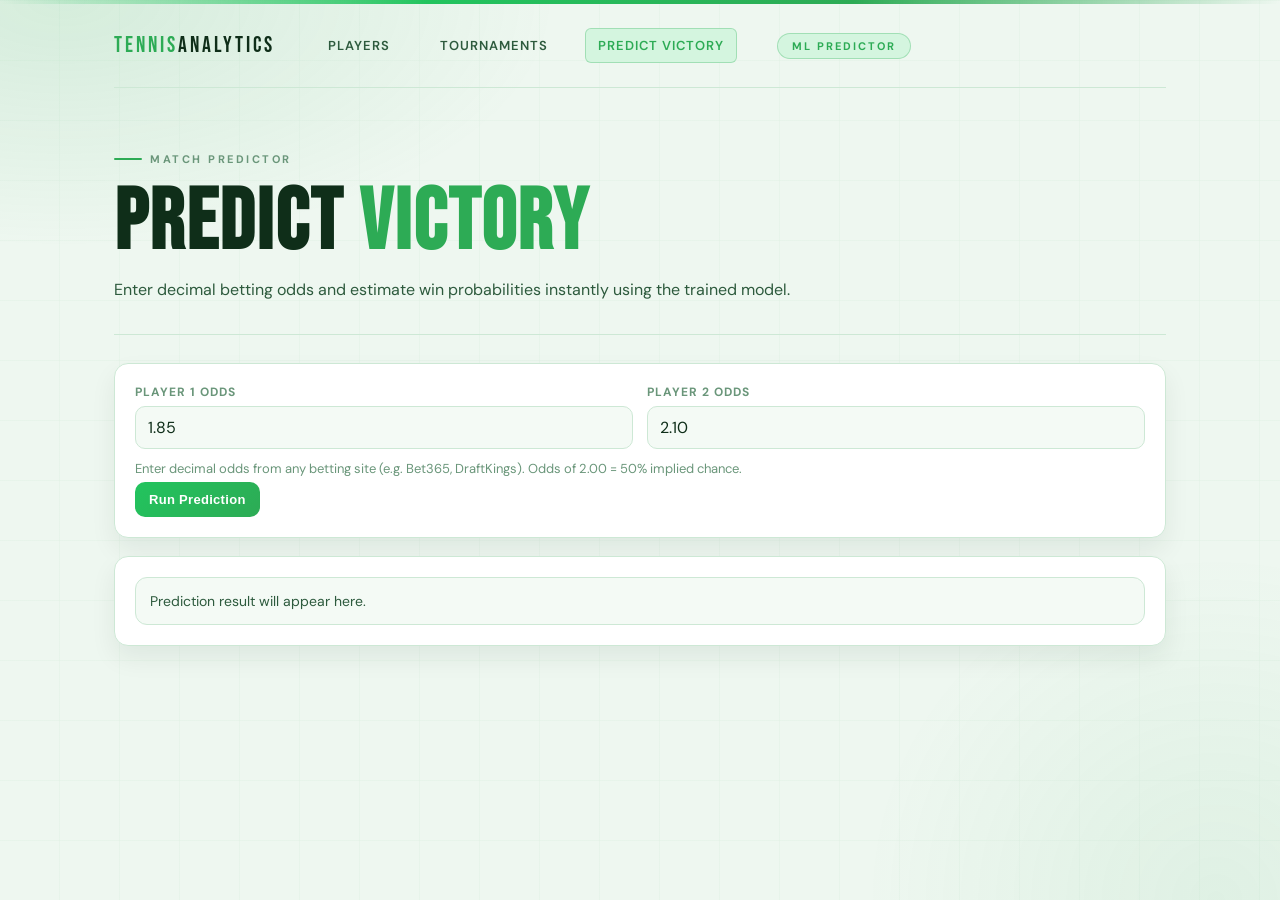
==== static/predict.html @ 5e7d4ed6 "predict push" ====
<!DOCTYPE html>
<html lang="en">
<head>
  <meta charset="UTF-8" />
  <meta name="viewport" content="width=device-width, initial-scale=1.0" />
  <title>Tennis Analytics - Predict Victory</title>
  <link href="https://fonts.googleapis.com/css2?family=Bebas+Neue&family=DM+Sans:ital,opsz,wght@0,9..40,300;0,9..40,400;0,9..40,600;0,9..40,700;1,9..40,300&display=swap" rel="stylesheet" />
  <style>
    :root {
      --bg: #eef7f0;
      --panel: #ffffff;
      --panel2: #f4faf5;
      --header-bg: #1e5c30;
      --header2: #174d28;
      --accent: #2dab55;
      --accent2: #22c45e;
      --accent-lt: #d4f5df;
      --text: #0f2e19;
      --text2: #2d5a3d;
      --muted: #6a967a;
      --border: #cde8d5;
      --win: #176b33;
      --loss: #b63232;
    }

    *, *::before, *::after { margin: 0; padding: 0; box-sizing: border-box; }

    body {
      font-family: 'DM Sans', sans-serif;
      background: var(--bg);
      color: var(--text);
      min-height: 100vh;
      overflow-x: hidden;
    }

    body::before {
      content: '';
      position: fixed;
      inset: 0;
      background:
        radial-gradient(ellipse 70% 50% at 5% 0%, rgba(45,171,85,0.13) 0%, transparent 55%),
        radial-gradient(ellipse 50% 70% at 95% 100%, rgba(45,171,85,0.08) 0%, transparent 55%),
        repeating-linear-gradient(0deg, transparent, transparent 59px, rgba(45,171,85,0.06) 60px),
        repeating-linear-gradient(90deg, transparent, transparent 59px, rgba(45,171,85,0.06) 60px);
      pointer-events: none;
      z-index: 0;
    }

    body::after {
      content: '';
      position: fixed;
      top: 0;
      left: 0;
      right: 0;
      height: 4px;
      background: linear-gradient(90deg, transparent, var(--accent2), var(--accent), transparent);
      z-index: 100;
    }

    .page {
      position: relative;
      z-index: 1;
      max-width: 1100px;
      margin: 0 auto;
      padding: 0 24px 80px;
    }

    nav {
      display: flex;
      align-items: center;
      justify-content: flex-start;
      gap: 40px;
      padding: 28px 0 24px;
      border-bottom: 1px solid var(--border);
    }

    nav::after {
      content: '';
      flex: 1;
    }

    .nav-logo {
      font-family: 'Bebas Neue', sans-serif;
      font-size: 22px;
      letter-spacing: 3px;
      color: var(--accent);
    }

    .nav-logo span { color: var(--text); }

    .nav-links {
      display: flex;
      align-items: center;
      gap: 24px;
    }

    .nav-links a {
      color: var(--text2);
      text-decoration: none;
      font-weight: 600;
      font-size: 13px;
      letter-spacing: 1px;
      text-transform: uppercase;
      transition: color 0.3s ease;
      padding: 8px 12px;
      border-radius: 6px;
      border: 1px solid transparent;
    }

    .nav-links a:hover {
      color: var(--accent);
      border-color: var(--accent-lt);
      background: rgba(45, 171, 85, 0.05);
    }

    .nav-links a.active {
      color: var(--accent);
      background: var(--accent-lt);
      border-color: rgba(45, 171, 85, 0.3);
    }

    .nav-tag {
      background: var(--accent-lt);
      border: 1px solid rgba(45,171,85,0.3);
      color: var(--accent);
      padding: 5px 14px;
      border-radius: 999px;
      font-size: 11px;
      font-weight: 700;
      letter-spacing: 2px;
      text-transform: uppercase;
    }

    .hero {
      padding: 56px 0 30px;
      border-bottom: 1px solid var(--border);
    }

    .hero-eyebrow {
      display: inline-flex;
      align-items: center;
      gap: 8px;
      font-size: 11px;
      font-weight: 700;
      letter-spacing: 2.5px;
      text-transform: uppercase;
      color: var(--muted);
      margin-bottom: 18px;
    }

    .hero-eyebrow::before {
      content: '';
      display: block;
      width: 28px;
      height: 2px;
      background: var(--accent);
      border-radius: 2px;
    }

    .hero h1 {
      font-family: 'Bebas Neue', sans-serif;
      font-size: clamp(50px, 7vw, 86px);
      line-height: 0.92;
      letter-spacing: 2px;
      margin-bottom: 14px;
    }

    .hero h1 em {
      font-style: normal;
      color: var(--accent);
    }

    .hero p {
      max-width: 760px;
      color: var(--text2);
      line-height: 1.65;
      font-size: 16px;
    }

    .predict-shell {
      margin-top: 28px;
      display: grid;
      gap: 18px;
    }

    .card {
      background: var(--panel);
      border: 1px solid var(--border);
      border-radius: 14px;
      box-shadow: 0 12px 26px rgba(15,46,25,0.07);
      padding: 20px;
    }

    .form-grid {
      display: grid;
      grid-template-columns: repeat(2, minmax(220px, 1fr));
      gap: 14px;
    }

    .field {
      display: flex;
      flex-direction: column;
      gap: 6px;
    }

    .field label {
      font-size: 12px;
      letter-spacing: 1px;
      text-transform: uppercase;
      color: var(--muted);
      font-weight: 700;
    }

    .field input {
      border: 1px solid var(--border);
      background: var(--panel2);
      color: var(--text);
      font: inherit;
      border-radius: 10px;
      padding: 10px 12px;
      outline: none;
    }

    .field input:focus {
      border-color: var(--accent);
      box-shadow: 0 0 0 3px rgba(45,171,85,0.14);
    }

    .helper-text {
      margin-top: 10px;
      color: var(--muted);
      font-size: 13px;
      line-height: 1.5;
    }

    .actions {
      margin-top: 4px;
      display: flex;
      gap: 10px;
      flex-wrap: wrap;
    }

    .btn {
      border: 0;
      border-radius: 10px;
      padding: 10px 14px;
      font-weight: 700;
      cursor: pointer;
      font-size: 13px;
      letter-spacing: 0.3px;
    }

    .btn-primary {
      background: linear-gradient(135deg, var(--accent2), var(--accent));
      color: #fff;
    }

    .btn-secondary {
      background: var(--panel2);
      border: 1px solid var(--border);
      color: var(--text2);
    }

    .result {
      display: grid;
      gap: 12px;
    }

    .prob-grid {
      display: grid;
      grid-template-columns: 1fr 1fr;
      gap: 12px;
    }

    .prob-card {
      border-radius: 12px;
      padding: 14px;
      border: 1px solid var(--border);
      background: var(--panel2);
    }

    .prob-name {
      font-weight: 700;
      margin-bottom: 6px;
    }

    .prob-value {
      font-family: 'Bebas Neue', sans-serif;
      font-size: 42px;
      line-height: 1;
      letter-spacing: 1px;
    }

    .prob-win .prob-value { color: var(--win); }
    .prob-loss .prob-value { color: var(--loss); }

    .winner-box {
      border: 1px solid rgba(23,107,51,0.25);
      background: rgba(23,107,51,0.09);
      border-radius: 12px;
      padding: 14px;
      color: var(--win);
      font-weight: 700;
    }

    .state {
      border-radius: 12px;
      padding: 14px;
      font-size: 14px;
      border: 1px solid var(--border);
      background: var(--panel2);
      color: var(--text2);
    }

    .state.error {
      background: #fff1f1;
      border-color: #f2c6c6;
      color: #b63232;
    }

    @media (max-width: 860px) {
      .form-grid { grid-template-columns: 1fr; }
      .prob-grid { grid-template-columns: 1fr; }
    }

    @media (max-width: 640px) {
      nav { gap: 16px; }
      .nav-tag { display: none; }
      .hero h1 { font-size: 56px; }
      .nav-links { gap: 10px; }
      .nav-links a { padding: 6px 8px; }
    }
  </style>
</head>
<body>
  <div class="page">
    <nav>
      <div class="nav-logo">TENNIS<span>ANALYTICS</span></div>
      <div class="nav-links">
        <a href="index.html">Players</a>
        <a href="tournaments.html">Tournaments</a>
        <a href="predict.html" class="active">Predict Victory</a>
      </div>
      <div class="nav-tag">ML Predictor</div>
    </nav>

    <section class="hero">
      <div class="hero-eyebrow">Match Predictor</div>
      <h1>Predict <em>Victory</em></h1>
      <p>Enter decimal betting odds and estimate win probabilities instantly using the trained model.</p>
    </section>

    <section class="predict-shell">
      <div class="card">
        <div class="form-grid">
          <div class="field">
            <label for="odds1">PLAYER 1 ODDS</label>
            <input id="odds1" type="number" step="0.01" min="1.01" placeholder="e.g. 1.85" />
          </div>
          <div class="field">
            <label for="odds2">PLAYER 2 ODDS</label>
            <input id="odds2" type="number" step="0.01" min="1.01" placeholder="e.g. 2.10" />
          </div>
        </div>

        <p class="helper-text">Enter decimal odds from any betting site (e.g. Bet365, DraftKings). Odds of 2.00 = 50% implied chance.</p>

        <div class="actions">
          <button class="btn btn-primary" id="predictBtn" type="button">Run Prediction</button>
        </div>
      </div>

      <div class="card result" id="resultCard">
        <div class="state">Prediction result will appear here.</div>
      </div>
    </section>
  </div>

  <script>
    const odds1Input = document.getElementById('odds1');
    const odds2Input = document.getElementById('odds2');
    const resultCard = document.getElementById('resultCard');

    function setError(message) {
      resultCard.innerHTML = `<div class="state error">${message}</div>`;
    }

    function setLoading() {
      resultCard.innerHTML = '<div class="state">Running prediction...</div>';
    }

    function renderResult(data) {
      const p1Pct = (Number(data.player1_win_prob) * 100).toFixed(2);
      const p2Pct = (Number(data.player2_win_prob) * 100).toFixed(2);
      const p1Win = Number(data.player1_win_prob) >= Number(data.player2_win_prob);

      resultCard.innerHTML = `
        <div class="prob-grid">
          <div class="prob-card ${p1Win ? 'prob-win' : 'prob-loss'}">
            <div class="prob-name">Player 1 win probability</div>
            <div class="prob-value">${p1Pct}%</div>
          </div>
          <div class="prob-card ${!p1Win ? 'prob-win' : 'prob-loss'}">
            <div class="prob-name">Player 2 win probability</div>
            <div class="prob-value">${p2Pct}%</div>
          </div>
        </div>
        <div class="winner-box">Predicted winner: ${data.predicted_winner}</div>
      `;
    }

    async function runPrediction() {
      const odds1 = Number(odds1Input.value);
      const odds2 = Number(odds2Input.value);

      if (!Number.isFinite(odds1) || !Number.isFinite(odds2)) {
        setError('Please enter valid decimal odds for both players.');
        return;
      }
      if (odds1 <= 0 || odds2 <= 0) {
        setError('Odds must be positive decimal numbers.');
        return;
      }

      setLoading();

      const url = `/predict?odds1=${encodeURIComponent(odds1)}&odds2=${encodeURIComponent(odds2)}`;

      try {
        const res = await fetch(url);
        const data = await res.json();
        if (!res.ok) {
          const detail = data && data.detail ? data.detail : 'Prediction failed.';
          setError(detail);
          return;
        }
        renderResult(data);
      } catch {
        setError('Could not connect to backend. Make sure FastAPI server is running.');
      }
    }

    document.getElementById('predictBtn').addEventListener('click', runPrediction);

    odds1Input.value = '1.85';
    odds2Input.value = '2.10';
  </script>
</body>
</html>
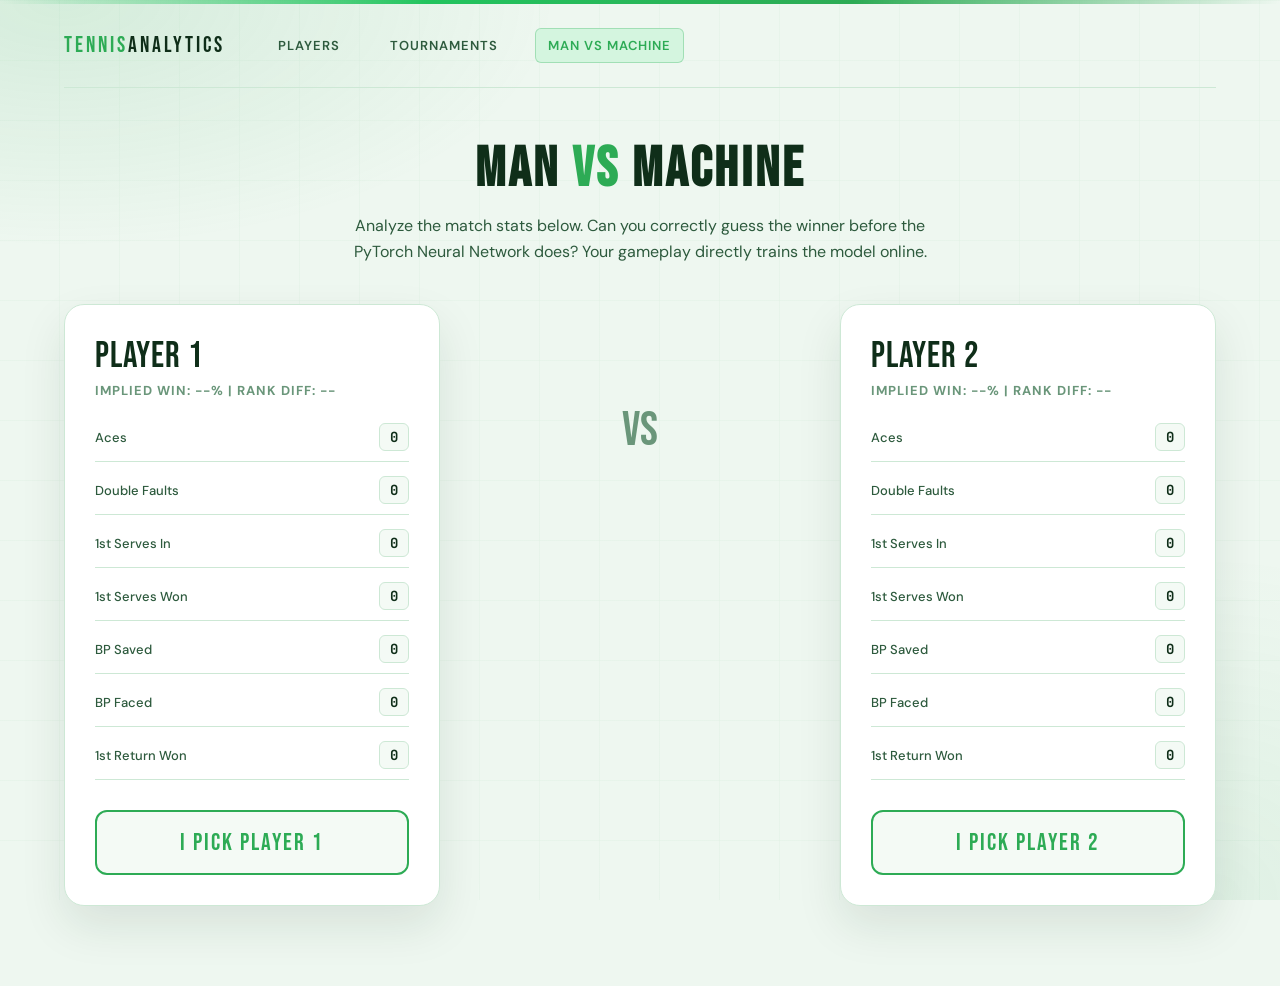
==== commit 30dd419b: "Finalizing the prediction" ====
--- a/static/predict.html
+++ b/static/predict.html
@@ -1,449 +1,229 @@
 <!DOCTYPE html>
 <html lang="en">
 <head>
-  <meta charset="UTF-8" />
-  <meta name="viewport" content="width=device-width, initial-scale=1.0" />
-  <title>Tennis Analytics - Predict Victory</title>
-  <link href="https://fonts.googleapis.com/css2?family=Bebas+Neue&family=DM+Sans:ital,opsz,wght@0,9..40,300;0,9..40,400;0,9..40,600;0,9..40,700;1,9..40,300&display=swap" rel="stylesheet" />
-  <style>
-    :root {
-      --bg: #eef7f0;
-      --panel: #ffffff;
-      --panel2: #f4faf5;
-      --header-bg: #1e5c30;
-      --header2: #174d28;
-      --accent: #2dab55;
-      --accent2: #22c45e;
-      --accent-lt: #d4f5df;
-      --text: #0f2e19;
-      --text2: #2d5a3d;
-      --muted: #6a967a;
-      --border: #cde8d5;
-      --win: #176b33;
-      --loss: #b63232;
-    }
-
-    *, *::before, *::after { margin: 0; padding: 0; box-sizing: border-box; }
-
-    body {
-      font-family: 'DM Sans', sans-serif;
-      background: var(--bg);
-      color: var(--text);
-      min-height: 100vh;
-      overflow-x: hidden;
-    }
-
-    body::before {
-      content: '';
-      position: fixed;
-      inset: 0;
-      background:
-        radial-gradient(ellipse 70% 50% at 5% 0%, rgba(45,171,85,0.13) 0%, transparent 55%),
-        radial-gradient(ellipse 50% 70% at 95% 100%, rgba(45,171,85,0.08) 0%, transparent 55%),
-        repeating-linear-gradient(0deg, transparent, transparent 59px, rgba(45,171,85,0.06) 60px),
-        repeating-linear-gradient(90deg, transparent, transparent 59px, rgba(45,171,85,0.06) 60px);
-      pointer-events: none;
-      z-index: 0;
-    }
-
-    body::after {
-      content: '';
-      position: fixed;
-      top: 0;
-      left: 0;
-      right: 0;
-      height: 4px;
-      background: linear-gradient(90deg, transparent, var(--accent2), var(--accent), transparent);
-      z-index: 100;
-    }
-
-    .page {
-      position: relative;
-      z-index: 1;
-      max-width: 1100px;
-      margin: 0 auto;
-      padding: 0 24px 80px;
-    }
-
-    nav {
-      display: flex;
-      align-items: center;
-      justify-content: flex-start;
-      gap: 40px;
-      padding: 28px 0 24px;
-      border-bottom: 1px solid var(--border);
-    }
-
-    nav::after {
-      content: '';
-      flex: 1;
-    }
-
-    .nav-logo {
-      font-family: 'Bebas Neue', sans-serif;
-      font-size: 22px;
-      letter-spacing: 3px;
-      color: var(--accent);
-    }
-
-    .nav-logo span { color: var(--text); }
-
-    .nav-links {
-      display: flex;
-      align-items: center;
-      gap: 24px;
-    }
-
-    .nav-links a {
-      color: var(--text2);
-      text-decoration: none;
-      font-weight: 600;
-      font-size: 13px;
-      letter-spacing: 1px;
-      text-transform: uppercase;
-      transition: color 0.3s ease;
-      padding: 8px 12px;
-      border-radius: 6px;
-      border: 1px solid transparent;
-    }
-
-    .nav-links a:hover {
-      color: var(--accent);
-      border-color: var(--accent-lt);
-      background: rgba(45, 171, 85, 0.05);
-    }
-
-    .nav-links a.active {
-      color: var(--accent);
-      background: var(--accent-lt);
-      border-color: rgba(45, 171, 85, 0.3);
-    }
-
-    .nav-tag {
-      background: var(--accent-lt);
-      border: 1px solid rgba(45,171,85,0.3);
-      color: var(--accent);
-      padding: 5px 14px;
-      border-radius: 999px;
-      font-size: 11px;
-      font-weight: 700;
-      letter-spacing: 2px;
-      text-transform: uppercase;
-    }
-
-    .hero {
-      padding: 56px 0 30px;
-      border-bottom: 1px solid var(--border);
-    }
-
-    .hero-eyebrow {
-      display: inline-flex;
-      align-items: center;
-      gap: 8px;
-      font-size: 11px;
-      font-weight: 700;
-      letter-spacing: 2.5px;
-      text-transform: uppercase;
-      color: var(--muted);
-      margin-bottom: 18px;
-    }
-
-    .hero-eyebrow::before {
-      content: '';
-      display: block;
-      width: 28px;
-      height: 2px;
-      background: var(--accent);
-      border-radius: 2px;
-    }
-
-    .hero h1 {
-      font-family: 'Bebas Neue', sans-serif;
-      font-size: clamp(50px, 7vw, 86px);
-      line-height: 0.92;
-      letter-spacing: 2px;
-      margin-bottom: 14px;
-    }
-
-    .hero h1 em {
-      font-style: normal;
-      color: var(--accent);
-    }
-
-    .hero p {
-      max-width: 760px;
-      color: var(--text2);
-      line-height: 1.65;
-      font-size: 16px;
-    }
-
-    .predict-shell {
-      margin-top: 28px;
-      display: grid;
-      gap: 18px;
-    }
-
-    .card {
-      background: var(--panel);
-      border: 1px solid var(--border);
-      border-radius: 14px;
-      box-shadow: 0 12px 26px rgba(15,46,25,0.07);
-      padding: 20px;
-    }
-
-    .form-grid {
-      display: grid;
-      grid-template-columns: repeat(2, minmax(220px, 1fr));
-      gap: 14px;
-    }
-
-    .field {
-      display: flex;
-      flex-direction: column;
-      gap: 6px;
-    }
-
-    .field label {
-      font-size: 12px;
-      letter-spacing: 1px;
-      text-transform: uppercase;
-      color: var(--muted);
-      font-weight: 700;
-    }
-
-    .field input {
-      border: 1px solid var(--border);
-      background: var(--panel2);
-      color: var(--text);
-      font: inherit;
-      border-radius: 10px;
-      padding: 10px 12px;
-      outline: none;
-    }
-
-    .field input:focus {
-      border-color: var(--accent);
-      box-shadow: 0 0 0 3px rgba(45,171,85,0.14);
-    }
-
-    .helper-text {
-      margin-top: 10px;
-      color: var(--muted);
-      font-size: 13px;
-      line-height: 1.5;
-    }
-
-    .actions {
-      margin-top: 4px;
-      display: flex;
-      gap: 10px;
-      flex-wrap: wrap;
-    }
-
-    .btn {
-      border: 0;
-      border-radius: 10px;
-      padding: 10px 14px;
-      font-weight: 700;
-      cursor: pointer;
-      font-size: 13px;
-      letter-spacing: 0.3px;
-    }
-
-    .btn-primary {
-      background: linear-gradient(135deg, var(--accent2), var(--accent));
-      color: #fff;
-    }
-
-    .btn-secondary {
-      background: var(--panel2);
-      border: 1px solid var(--border);
-      color: var(--text2);
-    }
-
-    .result {
-      display: grid;
-      gap: 12px;
-    }
-
-    .prob-grid {
-      display: grid;
-      grid-template-columns: 1fr 1fr;
-      gap: 12px;
-    }
-
-    .prob-card {
-      border-radius: 12px;
-      padding: 14px;
-      border: 1px solid var(--border);
-      background: var(--panel2);
-    }
-
-    .prob-name {
-      font-weight: 700;
-      margin-bottom: 6px;
-    }
-
-    .prob-value {
-      font-family: 'Bebas Neue', sans-serif;
-      font-size: 42px;
-      line-height: 1;
-      letter-spacing: 1px;
-    }
-
-    .prob-win .prob-value { color: var(--win); }
-    .prob-loss .prob-value { color: var(--loss); }
-
-    .winner-box {
-      border: 1px solid rgba(23,107,51,0.25);
-      background: rgba(23,107,51,0.09);
-      border-radius: 12px;
-      padding: 14px;
-      color: var(--win);
-      font-weight: 700;
-    }
-
-    .state {
-      border-radius: 12px;
-      padding: 14px;
-      font-size: 14px;
-      border: 1px solid var(--border);
-      background: var(--panel2);
-      color: var(--text2);
-    }
-
-    .state.error {
-      background: #fff1f1;
-      border-color: #f2c6c6;
-      color: #b63232;
-    }
-
-    @media (max-width: 860px) {
-      .form-grid { grid-template-columns: 1fr; }
-      .prob-grid { grid-template-columns: 1fr; }
-    }
-
-    @media (max-width: 640px) {
-      nav { gap: 16px; }
-      .nav-tag { display: none; }
-      .hero h1 { font-size: 56px; }
-      .nav-links { gap: 10px; }
-      .nav-links a { padding: 6px 8px; }
-    }
-  </style>
+  <meta charset="UTF-8">
+  <meta name="viewport" content="width=device-width, initial-scale=1.0">
+  <title>Man vs Machine - Predict Victory</title>
+  <link href="https://fonts.googleapis.com/css2?family=Bebas+Neue&family=DM+Sans:ital,wght@0,400;0,500;0,700;1,400&family=JetBrains+Mono:wght@700&display=swap" rel="stylesheet">
+  <link rel="stylesheet" href="style.css">
 </head>
 <body>
+
+  <div class="loader" id="loader">
+    <div class="spinner"></div>
+    <div>FETCHING MATCH DATA...</div>
+  </div>
+
   <div class="page">
-    <nav>
-      <div class="nav-logo">TENNIS<span>ANALYTICS</span></div>
+    <header class="header-bar">
+      <div class="logo">TENNIS<span>ANALYTICS</span></div>
       <div class="nav-links">
         <a href="index.html">Players</a>
         <a href="tournaments.html">Tournaments</a>
-        <a href="predict.html" class="active">Predict Victory</a>
+        <a href="predict.html" class="active">Man Vs Machine</a>
       </div>
-      <div class="nav-tag">ML Predictor</div>
-    </nav>
-
-    <section class="hero">
-      <div class="hero-eyebrow">Match Predictor</div>
-      <h1>Predict <em>Victory</em></h1>
-      <p>Enter decimal betting odds and estimate win probabilities instantly using the trained model.</p>
-    </section>
-
-    <section class="predict-shell">
-      <div class="card">
-        <div class="form-grid">
-          <div class="field">
-            <label for="odds1">PLAYER 1 ODDS</label>
-            <input id="odds1" type="number" step="0.01" min="1.01" placeholder="e.g. 1.85" />
+    </header>
+
+    <main>
+      <div class="title-area">
+        <h1>Man <em>vs</em> Machine</h1>
+        <p>Analyze the match stats below. Can you correctly guess the winner before the PyTorch Neural Network does? Your gameplay directly trains the model online.</p>
+      </div>
+
+      <div class="game-board" id="gameBoard">
+        <!-- Player 1 -->
+        <div class="player-card">
+          <div class="card-title">Player 1</div>
+          <div class="card-subtitle" id="p1-odds">Implied Win: --% | Rank Diff: --</div>
+          <div class="stat-list">
+            <div class="stat-item"><span class="stat-label">Aces</span><span class="stat-value" id="p1-ace">0</span></div>
+            <div class="stat-item"><span class="stat-label">Double Faults</span><span class="stat-value" id="p1-df">0</span></div>
+            <div class="stat-item"><span class="stat-label">1st Serves In</span><span class="stat-value" id="p1-1stin">0</span></div>
+            <div class="stat-item"><span class="stat-label">1st Serves Won</span><span class="stat-value" id="p1-1stwon">0</span></div>
+            <div class="stat-item"><span class="stat-label">BP Saved</span><span class="stat-value" id="p1-bpsaved">0</span></div>
+            <div class="stat-item"><span class="stat-label">BP Faced</span><span class="stat-value" id="p1-bpfaced">0</span></div>
+            <div class="stat-item"><span class="stat-label">1st Return Won</span><span class="stat-value" id="p1-1ret">0</span></div>
           </div>
-          <div class="field">
-            <label for="odds2">PLAYER 2 ODDS</label>
-            <input id="odds2" type="number" step="0.01" min="1.01" placeholder="e.g. 2.10" />
+          <button class="pick-btn" id="btn-pick-p1" onclick="makePick('Player 1')">I Pick Player 1</button>
+        </div>
+
+        <!-- Center Console -->
+        <div class="center-console">
+          <div class="vs-badge" id="vs-badge">VS</div>
+
+          <div class="status-panel" id="status-panel">
+            <div class="result-row">
+              <div class="result-label">The Actual Winner was</div>
+              <div class="result-value" id="actual-winner">Player X</div>
+            </div>
+
+            <div style="display:flex;gap:20px;justify-content:center;margin: 20px 0;">
+              <div>
+                <div class="result-label">Your Pick</div>
+                <div class="badge" id="user-badge">WAITING</div>
+              </div>
+              <div>
+                <div class="result-label">AI Pick (<span id="ai-conf">0%</span>)</div>
+                <div class="badge" id="ai-badge">WAITING</div>
+              </div>
+            </div>
+
+            <div class="nn-training">
+              <h4><div class="pulse"></div> Online Training Active</h4>
+              <div class="loss-ticker">
+                <span id="loss-start">0.000</span> <span class="loss-arrow">→</span> <span id="loss-end">0.000</span>
+              </div>
+            </div>
+
+            <button class="next-btn" onclick="fetchRandomMatch()">Load Next Match</button>
           </div>
         </div>
 
-        <p class="helper-text">Enter decimal odds from any betting site (e.g. Bet365, DraftKings). Odds of 2.00 = 50% implied chance.</p>
-
-        <div class="actions">
-          <button class="btn btn-primary" id="predictBtn" type="button">Run Prediction</button>
+        <!-- Player 2 -->
+        <div class="player-card">
+          <div class="card-title">Player 2</div>
+          <div class="card-subtitle" id="p2-odds">Implied Win: --% | Rank Diff: --</div>
+          <div class="stat-list">
+            <div class="stat-item"><span class="stat-label">Aces</span><span class="stat-value" id="p2-ace">0</span></div>
+            <div class="stat-item"><span class="stat-label">Double Faults</span><span class="stat-value" id="p2-df">0</span></div>
+            <div class="stat-item"><span class="stat-label">1st Serves In</span><span class="stat-value" id="p2-1stin">0</span></div>
+            <div class="stat-item"><span class="stat-label">1st Serves Won</span><span class="stat-value" id="p2-1stwon">0</span></div>
+            <div class="stat-item"><span class="stat-label">BP Saved</span><span class="stat-value" id="p2-bpsaved">0</span></div>
+            <div class="stat-item"><span class="stat-label">BP Faced</span><span class="stat-value" id="p2-bpfaced">0</span></div>
+            <div class="stat-item"><span class="stat-label">1st Return Won</span><span class="stat-value" id="p2-1ret">0</span></div>
+          </div>
+          <button class="pick-btn" id="btn-pick-p2" onclick="makePick('Player 2')">I Pick Player 2</button>
         </div>
+
       </div>
-
-      <div class="card result" id="resultCard">
-        <div class="state">Prediction result will appear here.</div>
-      </div>
-    </section>
-  </div>
+    </main>
+    </div>
 
   <script>
-    const odds1Input = document.getElementById('odds1');
-    const odds2Input = document.getElementById('odds2');
-    const resultCard = document.getElementById('resultCard');
-
-    function setError(message) {
-      resultCard.innerHTML = `<div class="state error">${message}</div>`;
-    }
-
-    function setLoading() {
-      resultCard.innerHTML = '<div class="state">Running prediction...</div>';
-    }
-
-    function renderResult(data) {
-      const p1Pct = (Number(data.player1_win_prob) * 100).toFixed(2);
-      const p2Pct = (Number(data.player2_win_prob) * 100).toFixed(2);
-      const p1Win = Number(data.player1_win_prob) >= Number(data.player2_win_prob);
-
-      resultCard.innerHTML = `
-        <div class="prob-grid">
-          <div class="prob-card ${p1Win ? 'prob-win' : 'prob-loss'}">
-            <div class="prob-name">Player 1 win probability</div>
-            <div class="prob-value">${p1Pct}%</div>
-          </div>
-          <div class="prob-card ${!p1Win ? 'prob-win' : 'prob-loss'}">
-            <div class="prob-name">Player 2 win probability</div>
-            <div class="prob-value">${p2Pct}%</div>
-          </div>
-        </div>
-        <div class="winner-box">Predicted winner: ${data.predicted_winner}</div>
-      `;
-    }
-
-    async function runPrediction() {
-      const odds1 = Number(odds1Input.value);
-      const odds2 = Number(odds2Input.value);
-
-      if (!Number.isFinite(odds1) || !Number.isFinite(odds2)) {
-        setError('Please enter valid decimal odds for both players.');
-        return;
-      }
-      if (odds1 <= 0 || odds2 <= 0) {
-        setError('Odds must be positive decimal numbers.');
-        return;
-      }
-
-      setLoading();
-
-      const url = `/predict?odds1=${encodeURIComponent(odds1)}&odds2=${encodeURIComponent(odds2)}`;
+    let currentMatchFeatures = null;
+    let actualWinnerStr = "";
+    
+    // UI Elements
+    const loader = document.getElementById('loader');
+    const statusPanel = document.getElementById('status-panel');
+    const vsBadge = document.getElementById('vs-badge');
+    const btnP1 = document.getElementById('btn-pick-p1');
+    const btnP2 = document.getElementById('btn-pick-p2');
+
+    async function fetchRandomMatch() {
+      loader.classList.add('active');
+      statusPanel.classList.remove('visible');
+      vsBadge.style.display = 'block';
+      btnP1.disabled = false;
+      btnP2.disabled = false;
 
       try {
-        const res = await fetch(url);
+        const res = await fetch('/random_match');
         const data = await res.json();
-        if (!res.ok) {
-          const detail = data && data.detail ? data.detail : 'Prediction failed.';
-          setError(detail);
-          return;
-        }
-        renderResult(data);
-      } catch {
-        setError('Could not connect to backend. Make sure FastAPI server is running.');
+        
+        const f = data.features;
+        currentMatchFeatures = f;
+        actualWinnerStr = f.target === 1.0 ? "Player 1" : "Player 2";
+        
+        // Populate Setup
+        document.getElementById('p1-odds').innerText = `Implied Win: ${(f.p1_imp * 100).toFixed(1)}% | Rank Diff: ${f.rank_diff}`;
+        document.getElementById('p2-odds').innerText = `Implied Win: ${(f.p2_imp * 100).toFixed(1)}% | Rank Diff: ${-f.rank_diff}`;
+        
+        document.getElementById('p1-ace').innerText = f.p1_ace;
+        document.getElementById('p2-ace').innerText = f.p2_ace;
+        document.getElementById('p1-df').innerText = f.p1_df;
+        document.getElementById('p2-df').innerText = f.p2_df;
+        document.getElementById('p1-1stin').innerText = f.p1_1stin;
+        document.getElementById('p2-1stin').innerText = f.p2_1stin;
+        document.getElementById('p1-1stwon').innerText = f.p1_1stwon;
+        document.getElementById('p2-1stwon').innerText = f.p2_1stwon;
+        document.getElementById('p1-bpsaved').innerText = f.p1_bpsaved;
+        document.getElementById('p2-bpsaved').innerText = f.p2_bpsaved;
+        document.getElementById('p1-bpfaced').innerText = f.p1_bpfaced;
+        document.getElementById('p2-bpfaced').innerText = f.p2_bpfaced;
+        document.getElementById('p1-1ret').innerText = f.p1_1st_serve_return_won;
+        document.getElementById('p2-1ret').innerText = f.p2_1st_serve_return_won;
+
+        setTimeout(() => { loader.classList.remove('active'); }, 500);
+
+      } catch (e) {
+        alert("Failed to fetch match from database.");
+        loader.classList.remove('active');
       }
     }
 
-    document.getElementById('predictBtn').addEventListener('click', runPrediction);
-
-    odds1Input.value = '1.85';
-    odds2Input.value = '2.10';
+    async function makePick(userPick) {
+      if (!currentMatchFeatures) return;
+      
+      btnP1.disabled = true;
+      btnP2.disabled = true;
+
+      // Show processing visually
+      btnP1.innerText = "Training AI...";
+      btnP2.innerText = "Training AI...";
+
+      try {
+        const res = await fetch('/train_online', {
+          method: 'POST',
+          headers: { 'Content-Type': 'application/json' },
+          body: JSON.stringify(currentMatchFeatures)
+        });
+        const aiData = await res.json();
+
+        // Prepare UI data
+        const isUserCorrect = (userPick === actualWinnerStr);
+        const uBadge = document.getElementById('user-badge');
+        uBadge.innerText = isUserCorrect ? "CORRECT" : "INCORRECT";
+        uBadge.className = isUserCorrect ? "badge badge-win" : "badge badge-loss";
+
+        const aBadge = document.getElementById('ai-badge');
+        aBadge.innerText = aiData.is_correct ? "CORRECT" : "INCORRECT";
+        aBadge.className = aiData.is_correct ? "badge badge-win" : "badge badge-loss";
+
+        document.getElementById('ai-conf').innerText = Math.max(aiData.p1_prob, aiData.p2_prob).toFixed(2) * 100 + "%";
+        document.getElementById('actual-winner').innerText = actualWinnerStr;
+
+        // Loss animation fake ticker logic for gamification (since backwards pass returns final loss, we gamify a drop)
+        const lossVal = aiData.loss;
+        const fakeStartLoss = (lossVal + (Math.random() * 0.15 + 0.05)).toFixed(3);
+        const realEndLoss = lossVal.toFixed(3);
+        
+        document.getElementById('loss-start').innerText = fakeStartLoss;
+        document.getElementById('loss-end').innerText = fakeStartLoss;
+
+        vsBadge.style.display = 'none';
+        statusPanel.classList.add('visible');
+
+        btnP1.innerText = userPick === "Player 1" ? "YOUR PICK" : "I Pick Player 1";
+        btnP2.innerText = userPick === "Player 2" ? "YOUR PICK" : "I Pick Player 2";
+
+        // Animate loss
+        let currentDrop = parseFloat(fakeStartLoss);
+        const steps = 20;
+        const diff = (currentDrop - parseFloat(realEndLoss)) / steps;
+        let c = 0;
+        
+        const tick = setInterval(() => {
+          c++;
+          currentDrop -= diff;
+          document.getElementById('loss-end').innerText = currentDrop.toFixed(3);
+          if (c >= steps) {
+            clearInterval(tick);
+            document.getElementById('loss-end').innerText = realEndLoss;
+          }
+        }, 30);
+
+      } catch (e) {
+        alert("Training request failed.");
+        btnP1.innerText = "I Pick Player 1";
+        btnP2.innerText = "I Pick Player 2";
+        btnP1.disabled = false;
+        btnP2.disabled = false;
+      }
+    }
+
+    // Init
+    window.addEventListener('DOMContentLoaded', fetchRandomMatch);
   </script>
 </body>
 </html>
--- a/static/style.css
+++ b/static/style.css
@@ -0,0 +1,409 @@
+:root {
+	--bg: #eef7f0;
+	--panel: #ffffff;
+	--panel2: #f4faf5;
+	--accent: #2dab55;
+	--accent2: #22c45e;
+	--accent-lt: #d4f5df;
+	--text: #0f2e19;
+	--text2: #2d5a3d;
+	--muted: #6a967a;
+	--border: #cde8d5;
+	--win: #176b33;
+	--loss: #c0202a;
+}
+
+*, *::before, *::after { box-sizing: border-box; margin: 0; padding: 0; }
+html { scroll-behavior: smooth; }
+
+body {
+	font-family: 'DM Sans', sans-serif;
+	background: var(--bg);
+	color: var(--text);
+	min-height: 100vh;
+	overflow-x: hidden;
+}
+
+body::before {
+	content: '';
+	position: fixed;
+	inset: 0;
+	background:
+		radial-gradient(ellipse 70% 50% at 5% 0%, rgba(45,171,85,0.13) 0%, transparent 55%),
+		radial-gradient(ellipse 50% 70% at 95% 100%, rgba(45,171,85,0.08) 0%, transparent 55%),
+		repeating-linear-gradient(0deg, transparent, transparent 59px, rgba(45,171,85,0.06) 60px),
+		repeating-linear-gradient(90deg, transparent, transparent 59px, rgba(45,171,85,0.06) 60px);
+	pointer-events: none;
+	z-index: 0;
+}
+
+body::after {
+	content: '';
+	position: fixed;
+	top: 0;
+	left: 0;
+	right: 0;
+	height: 4px;
+	background: linear-gradient(90deg, transparent, var(--accent2), var(--accent), transparent);
+	z-index: 100;
+}
+
+.page {
+	position: relative;
+	z-index: 1;
+	max-width: 1200px;
+	margin: 0 auto;
+	padding: 0 24px 80px;
+}
+
+.header-bar {
+	display: flex;
+	justify-content: flex-start;
+	align-items: center;
+	gap: 40px;
+	padding: 28px 0 24px;
+	border-bottom: 1px solid var(--border);
+}
+
+.header-bar::after {
+	content: '';
+	flex: 1;
+}
+
+.logo {
+	font-family: 'Bebas Neue', sans-serif;
+	font-size: 22px;
+	letter-spacing: 3px;
+	color: var(--accent);
+}
+
+.logo span { color: var(--text); }
+
+.nav-links {
+	display: flex;
+	align-items: center;
+	gap: 24px;
+}
+
+.nav-links a {
+	color: var(--text2);
+	text-decoration: none;
+	font-weight: 600;
+	font-size: 13px;
+	text-transform: uppercase;
+	letter-spacing: 1px;
+	transition: color 0.3s ease;
+	padding: 8px 12px;
+	border-radius: 6px;
+	border: 1px solid transparent;
+}
+
+.nav-links a:hover {
+	color: var(--accent);
+	border-color: var(--accent-lt);
+	background: rgba(45, 171, 85, 0.05);
+}
+
+.nav-links a.active {
+	color: var(--accent);
+	background: var(--accent-lt);
+	border-color: rgba(45, 171, 85, 0.3);
+}
+
+main {
+	padding: 48px 0 0;
+	width: 100%;
+	display: flex;
+	flex-direction: column;
+	align-items: center;
+}
+
+.title-area { text-align: center; margin-bottom: 40px; }
+
+.title-area h1 {
+	font-family: 'Bebas Neue', sans-serif;
+	font-size: 56px;
+	letter-spacing: 3px;
+	margin-bottom: 10px;
+}
+
+.title-area h1 em { color: var(--accent); font-style: normal; }
+
+.title-area p {
+	color: var(--text2);
+	font-size: 16px;
+	max-width: 600px;
+	margin: 0 auto;
+	line-height: 1.6;
+}
+
+.game-board {
+	display: grid;
+	grid-template-columns: 1fr 340px 1fr;
+	gap: 30px;
+	width: 100%;
+	align-items: stretch;
+	position: relative;
+}
+
+.player-card {
+	background: var(--panel);
+	border: 1px solid var(--border);
+	border-radius: 20px;
+	padding: 30px;
+	position: relative;
+	overflow: hidden;
+	display: flex;
+	flex-direction: column;
+	box-shadow: 0 20px 46px rgba(15, 46, 25, 0.1);
+	transition: transform 0.3s cubic-bezier(0.4, 0, 0.2, 1), box-shadow 0.3s;
+}
+
+.player-card:hover {
+	transform: translateY(-5px);
+	box-shadow: 0 28px 56px rgba(45,171,85,0.18);
+	border-color: rgba(45,171,85,0.45);
+}
+
+.card-title {
+	font-family: 'Bebas Neue', sans-serif;
+	font-size: 36px;
+	margin-bottom: 4px;
+	letter-spacing: 1px;
+}
+
+.card-subtitle {
+	color: var(--muted);
+	font-size: 13px;
+	font-weight: 700;
+	text-transform: uppercase;
+	letter-spacing: 1px;
+	margin-bottom: 24px;
+}
+
+.stat-list { display: grid; gap: 14px; flex: 1; position: relative; z-index: 2; }
+
+.stat-item {
+	display: flex;
+	justify-content: space-between;
+	align-items: center;
+	padding-bottom: 10px;
+	border-bottom: 1px solid var(--border);
+}
+
+.stat-label { color: var(--text2); font-size: 13px; font-weight: 500; }
+
+.stat-value {
+	font-family: 'JetBrains Mono', monospace;
+	font-size: 14px;
+	color: var(--text);
+	font-weight: 700;
+	background: var(--panel2);
+	border: 1px solid var(--border);
+	padding: 4px 10px;
+	border-radius: 6px;
+}
+
+.pick-btn {
+	margin-top: 30px;
+	background: var(--panel2);
+	border: 2px solid var(--accent);
+	color: var(--accent);
+	padding: 16px;
+	font-family: 'Bebas Neue', sans-serif;
+	font-size: 24px;
+	letter-spacing: 2px;
+	border-radius: 12px;
+	cursor: pointer;
+	position: relative;
+	z-index: 2;
+	overflow: hidden;
+	transition: all 0.3s ease;
+}
+
+.pick-btn::before {
+	content: '';
+	position: absolute;
+	top: 0;
+	left: 0;
+	right: 0;
+	bottom: 0;
+	background: var(--accent);
+	z-index: -1;
+	transform: scaleY(0);
+	transform-origin: bottom;
+	transition: transform 0.3s ease;
+}
+
+.pick-btn:hover { color: #fff; }
+.pick-btn:hover::before { transform: scaleY(1); }
+.pick-btn:disabled { opacity: 0.5; cursor: not-allowed; pointer-events: none; }
+
+.center-console {
+	display: flex;
+	flex-direction: column;
+	justify-content: center;
+	gap: 20px;
+	position: relative;
+}
+
+.vs-badge {
+	font-family: 'Bebas Neue', sans-serif;
+	font-size: 48px;
+	color: var(--muted);
+	text-align: center;
+	line-height: 1;
+}
+
+.status-panel {
+	background: var(--panel2);
+	border: 1px solid var(--border);
+	border-radius: 16px;
+	padding: 24px;
+	text-align: center;
+	opacity: 0;
+	transform: translateY(20px);
+	transition: opacity 0.5s ease, transform 0.5s ease;
+	box-shadow: 0 18px 36px rgba(15, 46, 25, 0.12);
+}
+
+.status-panel.visible { opacity: 1; transform: translateY(0); }
+
+.result-row { margin-bottom: 16px; }
+
+.result-label {
+	color: var(--muted);
+	font-size: 11px;
+	text-transform: uppercase;
+	font-weight: 700;
+	letter-spacing: 1px;
+	margin-bottom: 4px;
+}
+
+.result-value {
+	font-size: 18px;
+	font-weight: 700;
+	display: inline-flex;
+	align-items: center;
+	gap: 8px;
+}
+
+.badge {
+	padding: 4px 8px;
+	border-radius: 4px;
+	font-size: 12px;
+	font-weight: 700;
+	text-transform: uppercase;
+	letter-spacing: 1px;
+}
+
+.badge-win { background: #d6f5de; color: var(--win); border: 1px solid rgba(34,196,94,0.35); }
+.badge-loss { background: #ffe5e5; color: var(--loss); border: 1px solid rgba(192,32,42,0.35); }
+
+.nn-training {
+	background: #ffffff;
+	border-radius: 12px;
+	padding: 16px;
+	margin-top: 20px;
+	border: 1px dashed var(--border);
+}
+
+.nn-training h4 {
+	font-size: 12px;
+	color: var(--accent);
+	margin-bottom: 8px;
+	text-transform: uppercase;
+	letter-spacing: 2px;
+	display: flex;
+	align-items: center;
+	justify-content: center;
+	gap: 6px;
+}
+
+.pulse {
+	width: 8px;
+	height: 8px;
+	background: var(--accent);
+	border-radius: 50%;
+	box-shadow: 0 0 10px var(--accent);
+	animation: pulse 1.5s infinite alternate;
+}
+
+@keyframes pulse {
+	0% { opacity: 0.3; transform: scale(0.8); }
+	100% { opacity: 1; transform: scale(1.2); }
+}
+
+.loss-ticker {
+	font-family: 'JetBrains Mono', monospace;
+	font-size: 24px;
+	color: var(--text);
+	display: flex;
+	align-items: center;
+	justify-content: center;
+	gap: 10px;
+}
+
+.loss-ticker span { display: inline-block; width: 80px; text-align: right; }
+.loss-arrow { color: var(--accent); font-size: 20px; }
+
+.next-btn {
+	background: var(--accent);
+	color: #fff;
+	border: 1px solid var(--accent);
+	padding: 14px;
+	width: 100%;
+	border-radius: 10px;
+	font-weight: 700;
+	font-size: 14px;
+	text-transform: uppercase;
+	letter-spacing: 1px;
+	cursor: pointer;
+	margin-top: 20px;
+	transition: background 0.3s, transform 0.2s;
+}
+
+.next-btn:hover { background: #259949; transform: translateY(-1px); }
+
+.loader {
+	display: none;
+	position: absolute;
+	inset: 0;
+	background: rgba(238, 247, 240, 0.92);
+	z-index: 100;
+	align-items: center;
+	justify-content: center;
+	flex-direction: column;
+	gap: 20px;
+	font-size: 14px;
+	color: var(--accent);
+	letter-spacing: 2px;
+}
+
+.loader.active { display: flex; }
+
+.spinner {
+	width: 40px;
+	height: 40px;
+	border: 3px solid rgba(45,171,85,0.25);
+	border-top-color: var(--accent);
+	border-radius: 50%;
+	animation: spin 1s linear infinite;
+}
+
+@keyframes spin { to { transform: rotate(360deg); } }
+
+@media (max-width: 1024px) {
+	.header-bar { gap: 18px; }
+	.game-board { grid-template-columns: 1fr; max-width: 500px; }
+	.vs-badge { padding: 20px 0; }
+}
+
+@media (max-width: 700px) {
+	.page { padding: 0 16px 56px; }
+	.header-bar { flex-wrap: wrap; }
+	.title-area h1 { font-size: 44px; }
+	.nav-links { gap: 10px; width: 100%; }
+	.nav-links a { font-size: 12px; padding: 7px 10px; }
+	.player-card { padding: 22px; }
+}
